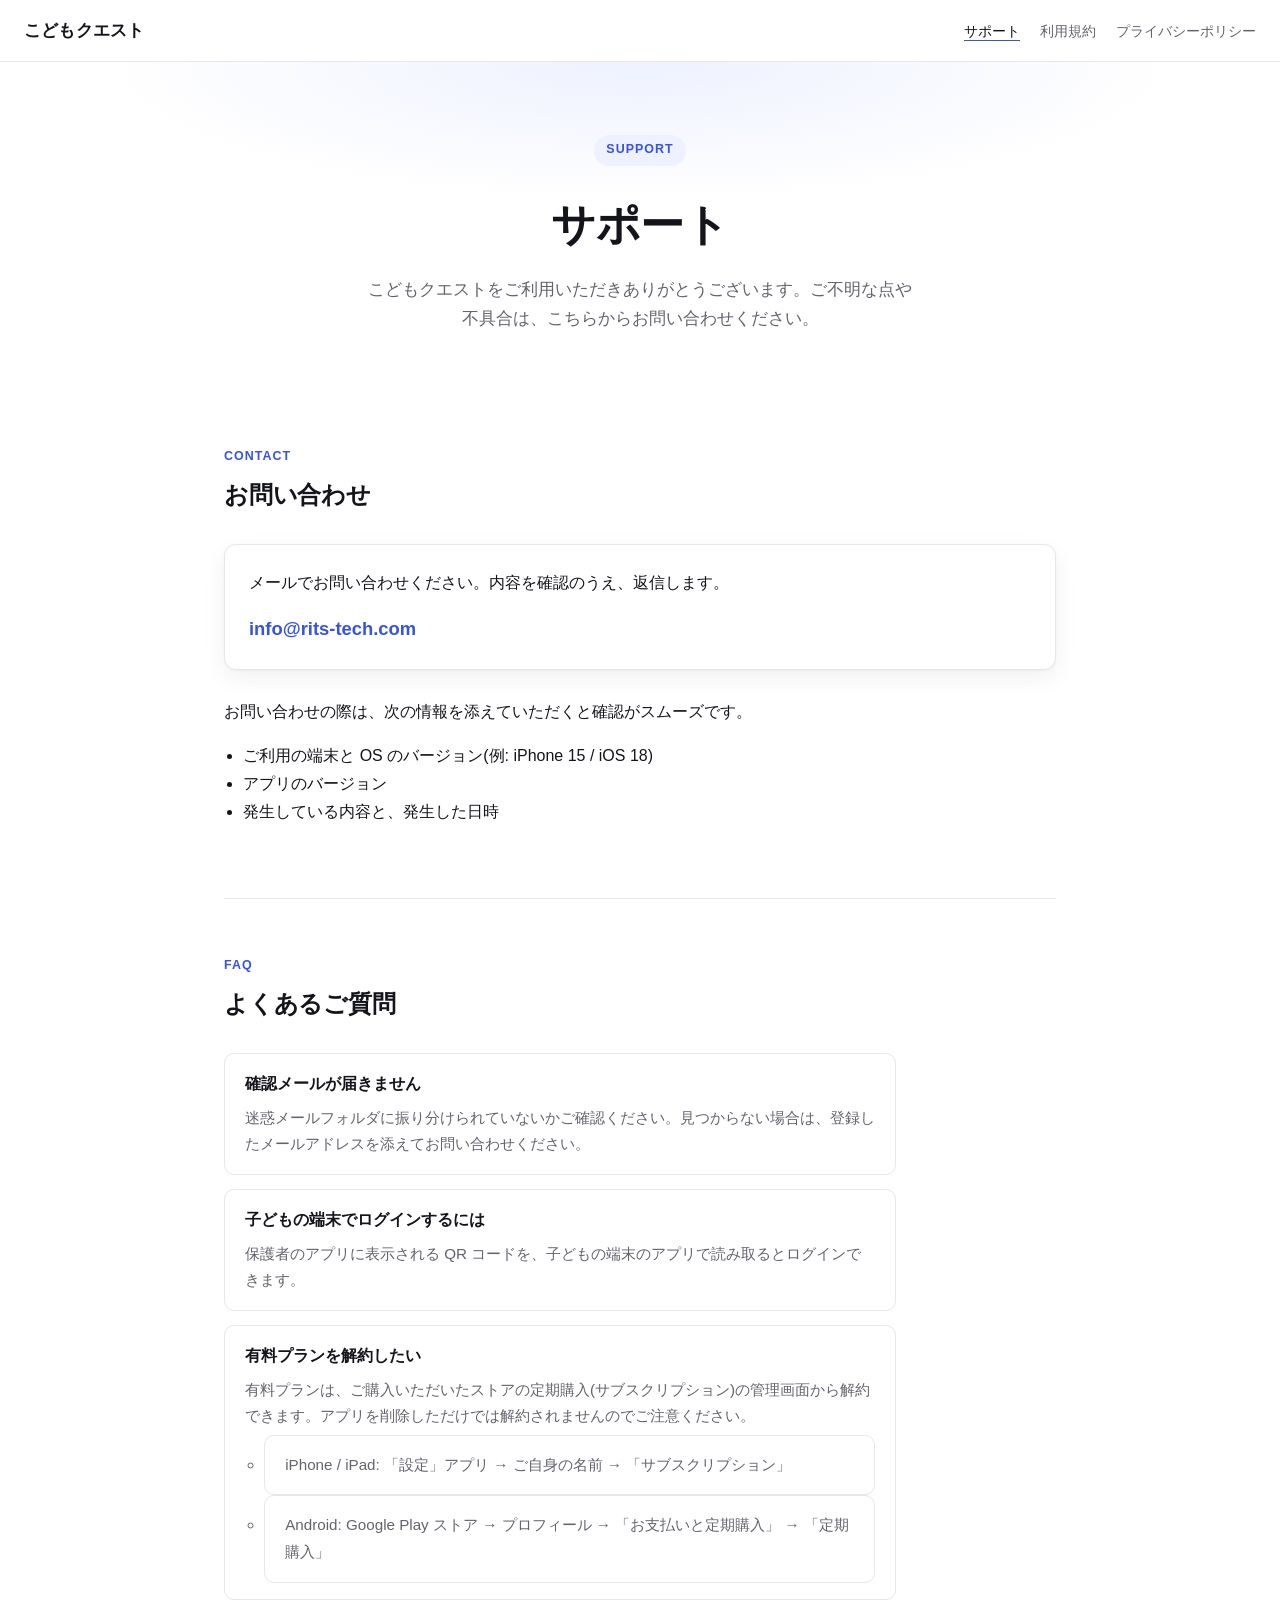
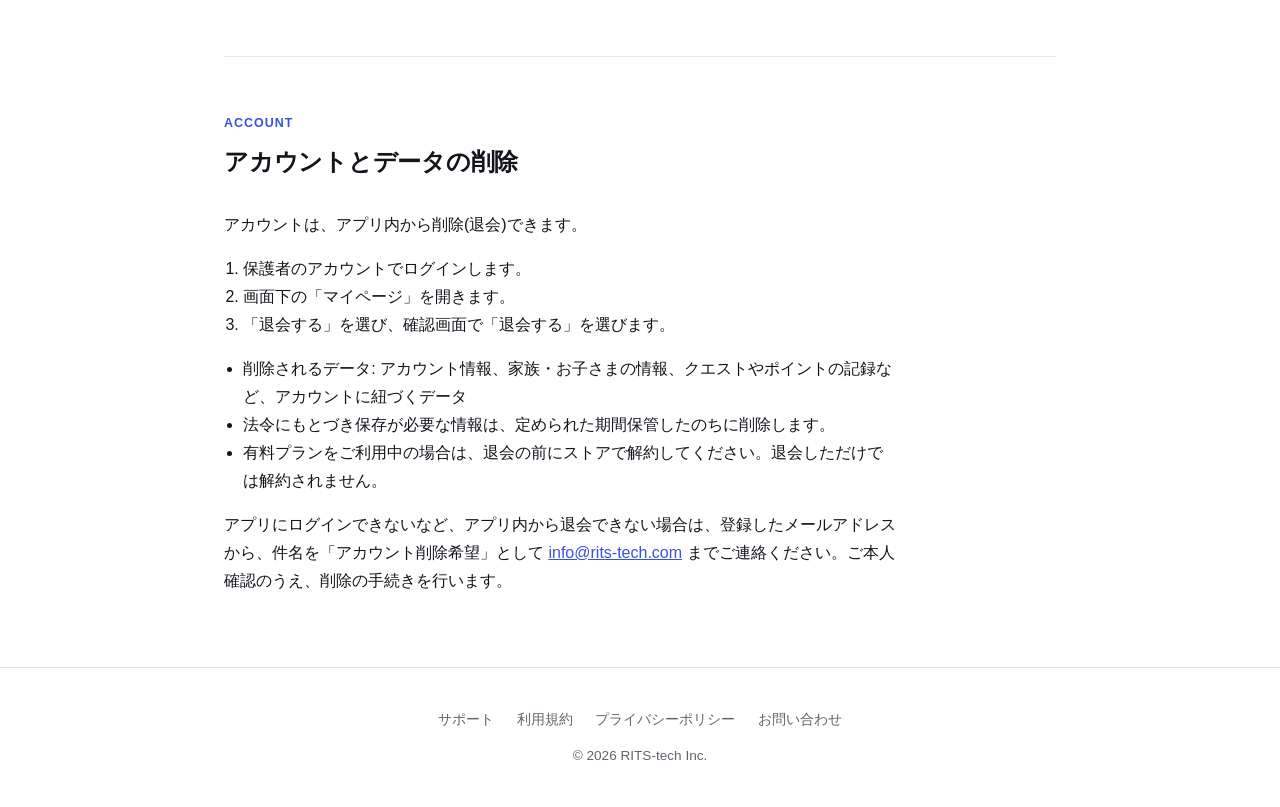
==== index.html @ 938cae6b "サポートページと規約類を追加" ====
<!doctype html>
<html lang="ja">
<head>
<meta charset="utf-8" />
<meta name="viewport" content="width=device-width, initial-scale=1" />
<title>サポート | こどもクエスト</title>
<meta name="robots" content="noindex, nofollow" />
<meta name="description" content="こどもクエストのお問い合わせ・サポート窓口です。" />
<link rel="stylesheet" href="/style.css" />
</head>
<body>
  <div class="nav">
    <a class="brand" href="/">こどもクエスト</a>
    <ul>
      <li><a class="active" href="/">サポート</a></li>
      <li><a href="/terms/">利用規約</a></li>
      <li><a href="/privacy/">プライバシーポリシー</a></li>
    </ul>
  </div>

  <header class="hero" id="top">
    <span class="eyebrow">SUPPORT</span>
    <h1>サポート</h1>
    <p>こどもクエストをご利用いただきありがとうございます。ご不明な点や不具合は、こちらからお問い合わせください。</p>
  </header>

  <main>
    <section id="contact">
      <div class="section-head">
        <span class="label">Contact</span>
        <h2>お問い合わせ</h2>
      </div>
      <div class="card">
        <p>メールでお問い合わせください。内容を確認のうえ、返信します。</p>
        <p><a class="contact-mail" href="mailto:info@rits-tech.com">info@rits-tech.com</a></p>
      </div>
      <p>お問い合わせの際は、次の情報を添えていただくと確認がスムーズです。</p>
      <ul>
        <li>ご利用の端末と OS のバージョン(例: iPhone 15 / iOS 18)</li>
        <li>アプリのバージョン</li>
        <li>発生している内容と、発生した日時</li>
      </ul>
    </section>

    <section id="faq">
      <div class="section-head">
        <span class="label">FAQ</span>
        <h2>よくあるご質問</h2>
      </div>
      <ul class="faq">
        <li>
          <h3>確認メールが届きません</h3>
          <p>迷惑メールフォルダに振り分けられていないかご確認ください。見つからない場合は、登録したメールアドレスを添えてお問い合わせください。</p>
        </li>
        <li>
          <h3>子どもの端末でログインするには</h3>
          <p>保護者のアプリに表示される QR コードを、子どもの端末のアプリで読み取るとログインできます。</p>
        </li>
        <li>
          <h3>有料プランを解約したい</h3>
          <p>有料プランは、ご購入いただいたストアの定期購入(サブスクリプション)の管理画面から解約できます。アプリを削除しただけでは解約されませんのでご注意ください。</p>
          <ul>
            <li>iPhone / iPad: 「設定」アプリ → ご自身の名前 → 「サブスクリプション」</li>
            <li>Android: Google Play ストア → プロフィール → 「お支払いと定期購入」 → 「定期購入」</li>
          </ul>
        </li>
      </ul>
    </section>

    <section id="delete-account">
      <div class="section-head">
        <span class="label">Account</span>
        <h2>アカウントとデータの削除</h2>
      </div>
      <p>アカウントは、アプリ内から削除(退会)できます。</p>
      <ol>
        <li>保護者のアカウントでログインします。</li>
        <li>画面下の「マイページ」を開きます。</li>
        <li>「退会する」を選び、確認画面で「退会する」を選びます。</li>
      </ol>
      <ul>
        <li>削除されるデータ: アカウント情報、家族・お子さまの情報、クエストやポイントの記録など、アカウントに紐づくデータ</li>
        <li>法令にもとづき保存が必要な情報は、定められた期間保管したのちに削除します。</li>
        <li>有料プランをご利用中の場合は、退会の前にストアで解約してください。退会しただけでは解約されません。</li>
      </ul>
      <p>アプリにログインできないなど、アプリ内から退会できない場合は、登録したメールアドレスから、件名を「アカウント削除希望」として <a href="mailto:info@rits-tech.com">info@rits-tech.com</a> までご連絡ください。ご本人確認のうえ、削除の手続きを行います。</p>
    </section>
  </main>

  <footer>
    <nav>
      <a href="/">サポート</a>
      <a href="/terms/">利用規約</a>
      <a href="/privacy/">プライバシーポリシー</a>
      <a href="mailto:info@rits-tech.com">お問い合わせ</a>
    </nav>
    &copy; 2026 RITS-tech Inc.
  </footer>
</body>
</html>
---- style.css ----
:root {
  color-scheme: light;
  --bg: #ffffff;
  --bg-soft: #f6f7fb;
  --fg: #14141c;
  --muted: #63636f;
  --accent: #3654e0;
  --accent-soft: #eef1ff;
  --border: #e6e6ec;
  --card-bg: #ffffff;
  --shadow: 0 1px 2px rgba(20, 20, 28, 0.04), 0 8px 24px rgba(20, 20, 28, 0.06);
}
* { box-sizing: border-box; }
html { scroll-behavior: smooth; }
body {
  margin: 0;
  background: var(--bg);
  color: var(--fg);
  font-family: -apple-system, BlinkMacSystemFont, "Hiragino Sans", "Yu Gothic", "Helvetica Neue", Arial, sans-serif;
  line-height: 1.75;
  -webkit-font-smoothing: antialiased;
  overflow-x: hidden;
  overflow-wrap: anywhere;
}
a { color: var(--accent); }

.nav {
  position: sticky;
  top: 0;
  z-index: 10;
  display: flex;
  align-items: center;
  justify-content: space-between;
  flex-wrap: wrap;
  gap: 0.6rem 1rem;
  padding: 1rem 1.5rem;
  background: color-mix(in srgb, var(--bg) 88%, transparent);
  backdrop-filter: blur(10px);
  border-bottom: 1px solid var(--border);
}
.nav .brand {
  font-weight: 700;
  letter-spacing: 0.01em;
  text-decoration: none;
  color: var(--fg);
  font-size: 1.05rem;
  white-space: nowrap;
}
.nav ul {
  list-style: none;
  display: flex;
  flex-wrap: wrap;
  gap: 0.5rem 1.25rem;
  margin: 0;
  padding: 0;
}
.nav ul a {
  color: var(--muted);
  text-decoration: none;
  font-size: 0.9rem;
  position: relative;
  padding-bottom: 0.15rem;
  transition: color 0.15s ease;
}
.nav ul a::after {
  content: "";
  position: absolute;
  left: 0;
  right: 100%;
  bottom: 0;
  height: 1px;
  background: var(--accent);
  transition: right 0.2s ease;
}
.nav ul a.active { color: var(--fg); }
.nav ul a.active::after { right: 0; }
@media (hover: hover) and (pointer: fine) {
  .nav ul a:hover { color: var(--fg); }
  .nav ul a:hover::after { right: 0; }
}

.hero {
  padding: 4.5rem 1.5rem 3.5rem;
  text-align: center;
  background:
    radial-gradient(60% 60% at 50% 0%, var(--accent-soft), transparent 70%);
}
.hero .eyebrow {
  display: inline-block;
  font-size: 0.78rem;
  letter-spacing: 0.08em;
  color: var(--accent);
  background: var(--accent-soft);
  padding: 0.3rem 0.75rem;
  border-radius: 999px;
  margin-bottom: 1.25rem;
  font-weight: 600;
}
.hero h1 {
  margin: 0 0 0.75rem;
  font-size: clamp(1.9rem, 4vw, 2.75rem);
  letter-spacing: -0.01em;
}
.hero p {
  margin: 0 auto;
  max-width: 34rem;
  color: var(--muted);
  font-size: 1.05rem;
}

main {
  max-width: 880px;
  margin: 0 auto;
  padding: 0 1.5rem;
}
section {
  padding: 3.5rem 0;
  border-top: 1px solid var(--border);
  scroll-margin-top: 4rem;
}
section:first-of-type { border-top: none; }
.section-head {
  margin-bottom: 1.75rem;
}
.section-head .label {
  display: block;
  font-size: 0.78rem;
  letter-spacing: 0.08em;
  color: var(--accent);
  font-weight: 700;
  margin-bottom: 0.4rem;
  text-transform: uppercase;
}
.section-head h2 {
  margin: 0;
  font-size: 1.5rem;
  letter-spacing: -0.01em;
}
section > p,
section > ul,
section > ol { max-width: 42rem; }
section ul,
section ol { padding-left: 1.2rem; }

.card {
  background: var(--card-bg);
  border: 1px solid var(--border);
  border-radius: 12px;
  padding: 1.5rem;
  box-shadow: var(--shadow);
}
.card > :first-child { margin-top: 0; }
.card > :last-child { margin-bottom: 0; }
.card + p { margin-top: 1.75rem; }
.contact-mail {
  font-size: 1.15rem;
  font-weight: 700;
  text-decoration: none;
}
.contact-mail:hover { text-decoration: underline; }

.faq {
  list-style: none;
  margin: 0;
  padding: 0;
  display: grid;
  gap: 0.9rem;
}
.faq li {
  background: var(--card-bg);
  border: 1px solid var(--border);
  border-radius: 10px;
  padding: 1rem 1.25rem;
  font-size: 0.95rem;
}
.faq h3 {
  margin: 0 0 0.4rem;
  font-size: 1rem;
}
.faq p,
.faq ul {
  margin: 0.3rem 0 0;
  color: var(--muted);
}

/* プライバシーポリシー本文 */
.policy {
  padding: 3rem 0 3.5rem;
}
.policy h2 {
  margin: 2.75rem 0 0.75rem;
  padding-top: 2rem;
  border-top: 1px solid var(--border);
  font-size: 1.25rem;
  letter-spacing: -0.01em;
  scroll-margin-top: 4rem;
}
.policy h2:first-of-type {
  margin-top: 1.5rem;
}
.policy h3 {
  margin: 1.75rem 0 0.4rem;
  font-size: 1rem;
}
.policy p,
.policy ul {
  max-width: 46rem;
  margin: 0.6rem 0;
}
.policy ul { padding-left: 1.2rem; }
.policy .date {
  margin-top: 2.5rem;
  color: var(--muted);
  font-size: 0.9rem;
}

.table-wrap {
  margin: 1rem 0;
  overflow-x: auto;
  border: 1px solid var(--border);
  border-radius: 10px;
}
table {
  width: 100%;
  border-collapse: collapse;
  font-size: 0.92rem;
}
th,
td {
  padding: 0.8rem 1rem;
  border-top: 1px solid var(--border);
  text-align: left;
  vertical-align: top;
}
thead th {
  border-top: none;
  background: var(--bg-soft);
  color: var(--muted);
  font-size: 0.85rem;
  white-space: nowrap;
}
tbody th {
  width: 11rem;
  font-weight: 600;
}

dl.profile {
  margin: 0;
  display: grid;
  grid-template-columns: 9rem 1fr;
  row-gap: 0.9rem;
  column-gap: 1.5rem;
  font-size: 0.95rem;
}
dl.profile dt { color: var(--muted); }
dl.profile dd { margin: 0; }
dl.profile a { text-decoration: none; }
dl.profile a:hover { text-decoration: underline; }

footer {
  text-align: center;
  color: var(--muted);
  font-size: 0.85rem;
  padding: 2.5rem 1.5rem;
  border-top: 1px solid var(--border);
}
footer nav {
  margin-bottom: 0.75rem;
}
footer nav a {
  color: var(--muted);
  text-decoration: none;
  margin: 0 0.6rem;
}
footer nav a:hover { color: var(--fg); }

@media (max-width: 640px) {
  .nav {
    justify-content: flex-start;
    padding: 0.9rem 1.25rem;
  }
  .nav ul {
    gap: 0.4rem 1rem;
  }
  .hero {
    padding: 3.5rem 1.25rem 3rem;
  }
  main {
    padding: 0 1.25rem;
  }
  section {
    padding: 2.5rem 0;
  }
  .policy {
    padding: 2rem 0 2.5rem;
  }
  tbody th {
    width: 7.5rem;
  }
  dl.profile {
    grid-template-columns: 1fr;
    row-gap: 0.3rem;
  }
  dl.profile dt {
    margin-top: 1rem;
    font-size: 0.85rem;
  }
  dl.profile dt:first-child {
    margin-top: 0;
  }
}

/* アプリ内 WebView 用(?embed=1): 本文だけを表示する */
.embed .nav,
.embed .hero,
.embed footer {
  display: none;
}
.embed .policy {
  padding: 0.5rem 0 1.5rem;
}
.embed .policy h2:first-of-type {
  margin-top: 0.5rem;
  padding-top: 0;
  border-top: none;
}
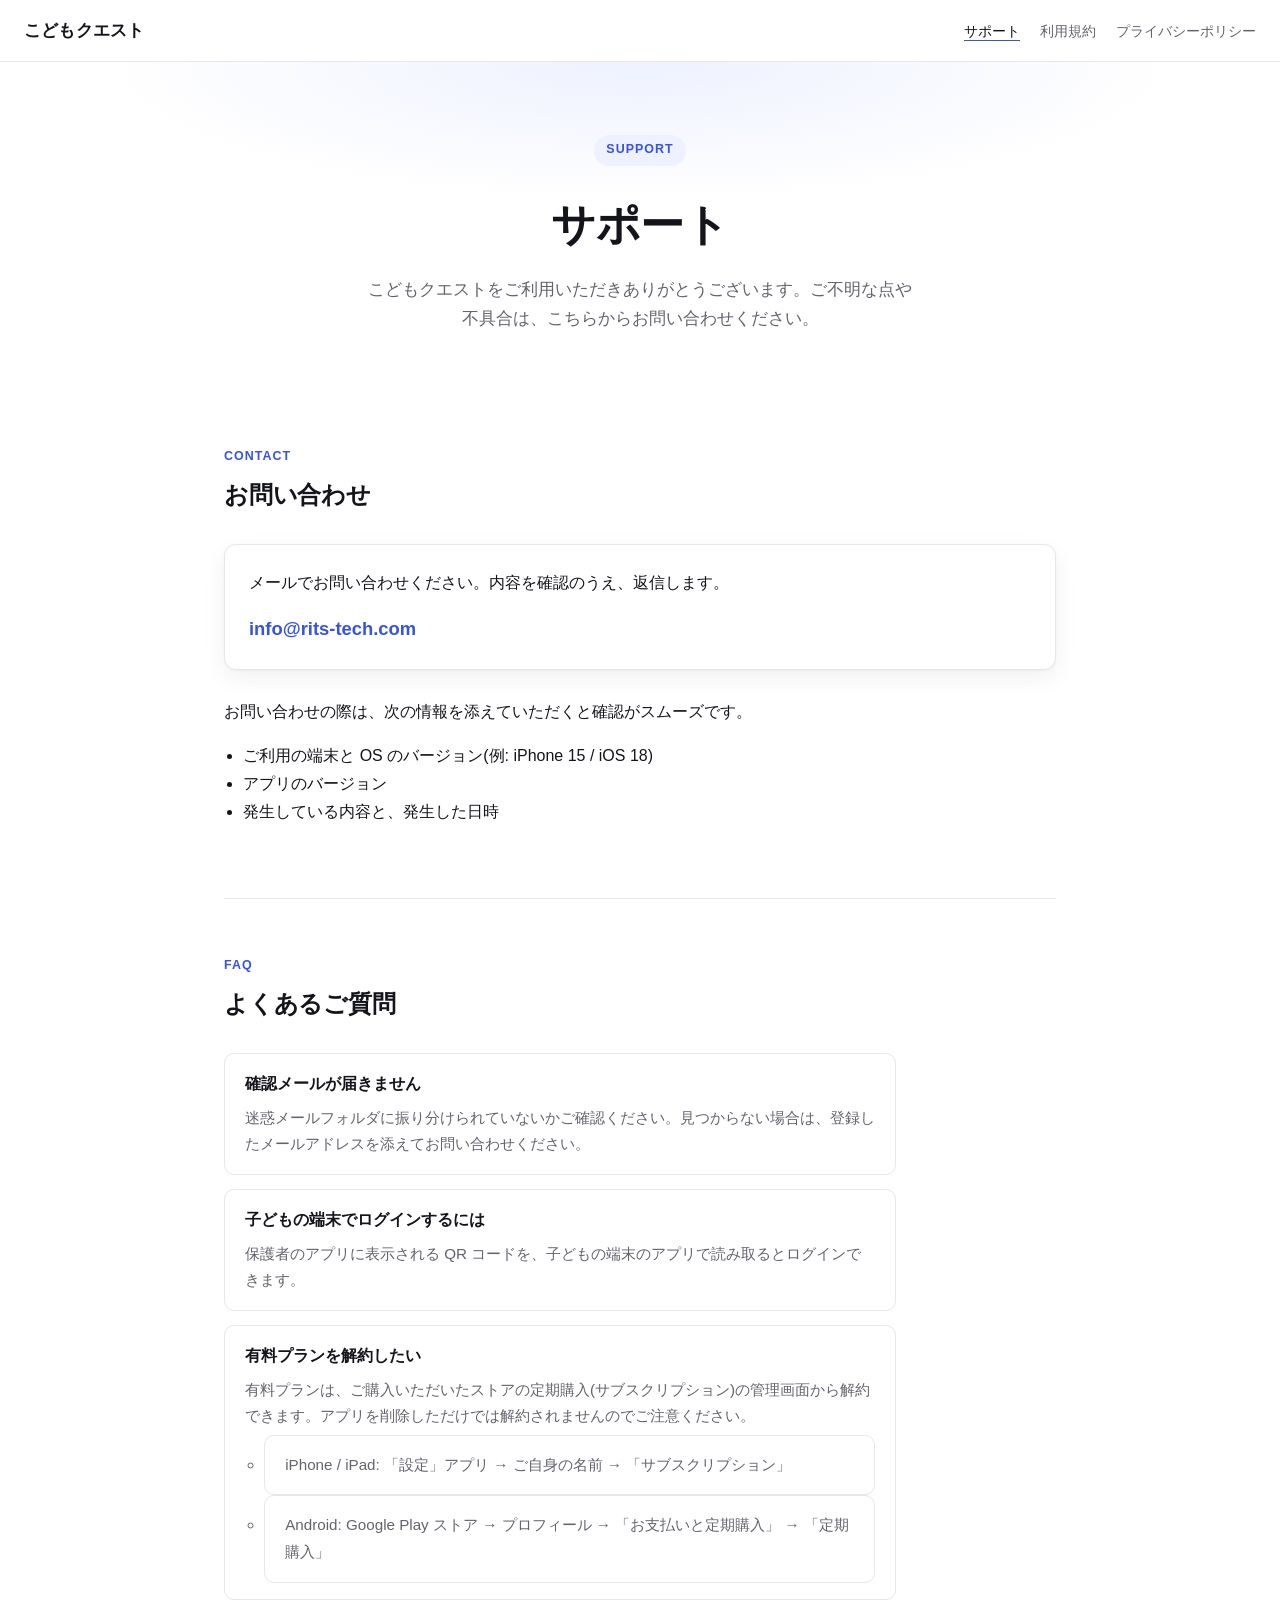
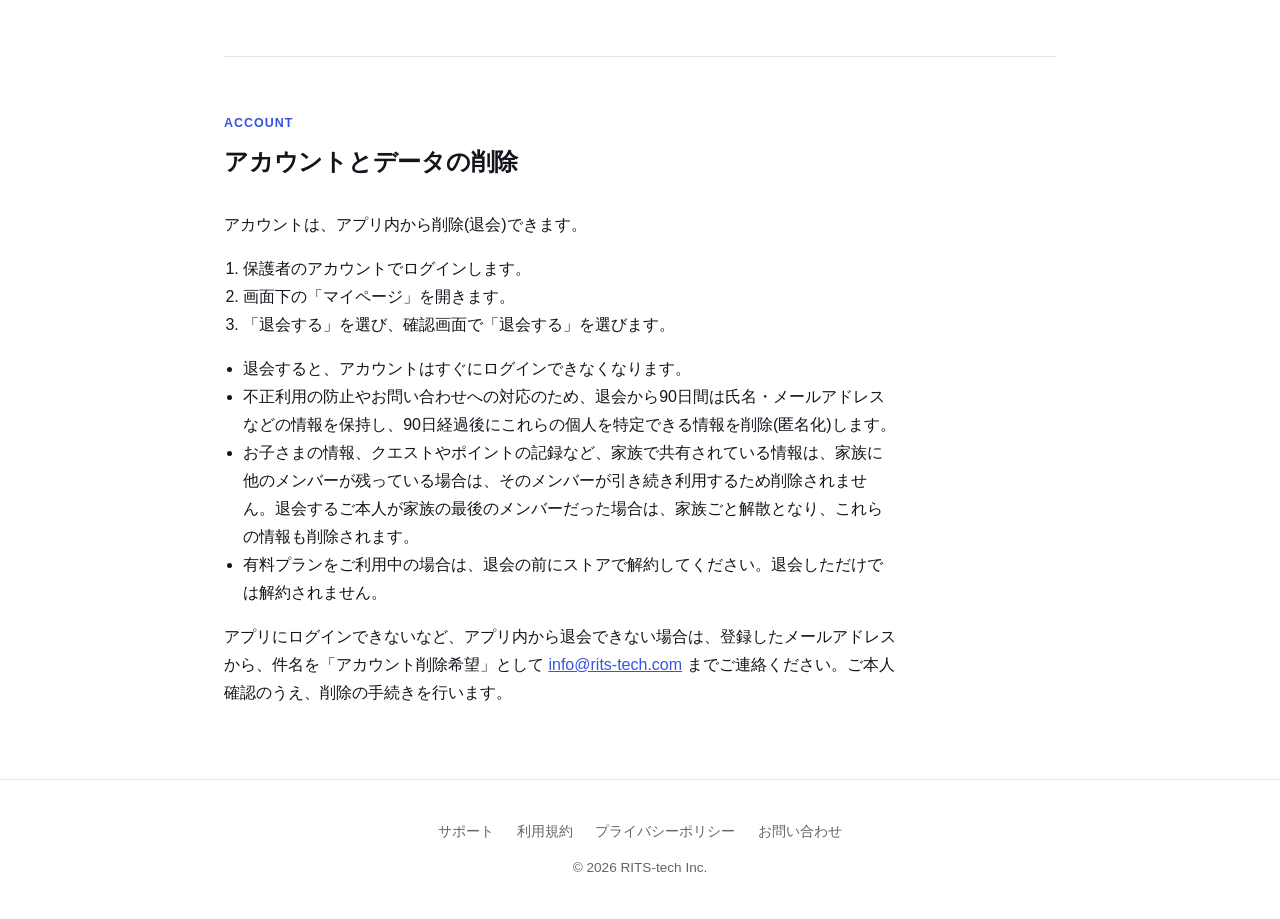
==== commit 86e06efa: "アカウント削除の説明を実態に合わせて修正" ====
--- a/index.html
+++ b/index.html
@@ -79,8 +79,9 @@
         <li>「退会する」を選び、確認画面で「退会する」を選びます。</li>
       </ol>
       <ul>
-        <li>削除されるデータ: アカウント情報、家族・お子さまの情報、クエストやポイントの記録など、アカウントに紐づくデータ</li>
-        <li>法令にもとづき保存が必要な情報は、定められた期間保管したのちに削除します。</li>
+        <li>退会すると、アカウントはすぐにログインできなくなります。</li>
+        <li>不正利用の防止やお問い合わせへの対応のため、退会から90日間は氏名・メールアドレスなどの情報を保持し、90日経過後にこれらの個人を特定できる情報を削除(匿名化)します。</li>
+        <li>お子さまの情報、クエストやポイントの記録など、家族で共有されている情報は、家族に他のメンバーが残っている場合は、そのメンバーが引き続き利用するため削除されません。退会するご本人が家族の最後のメンバーだった場合は、家族ごと解散となり、これらの情報も削除されます。</li>
         <li>有料プランをご利用中の場合は、退会の前にストアで解約してください。退会しただけでは解約されません。</li>
       </ul>
       <p>アプリにログインできないなど、アプリ内から退会できない場合は、登録したメールアドレスから、件名を「アカウント削除希望」として <a href="mailto:info@rits-tech.com">info@rits-tech.com</a> までご連絡ください。ご本人確認のうえ、削除の手続きを行います。</p>
